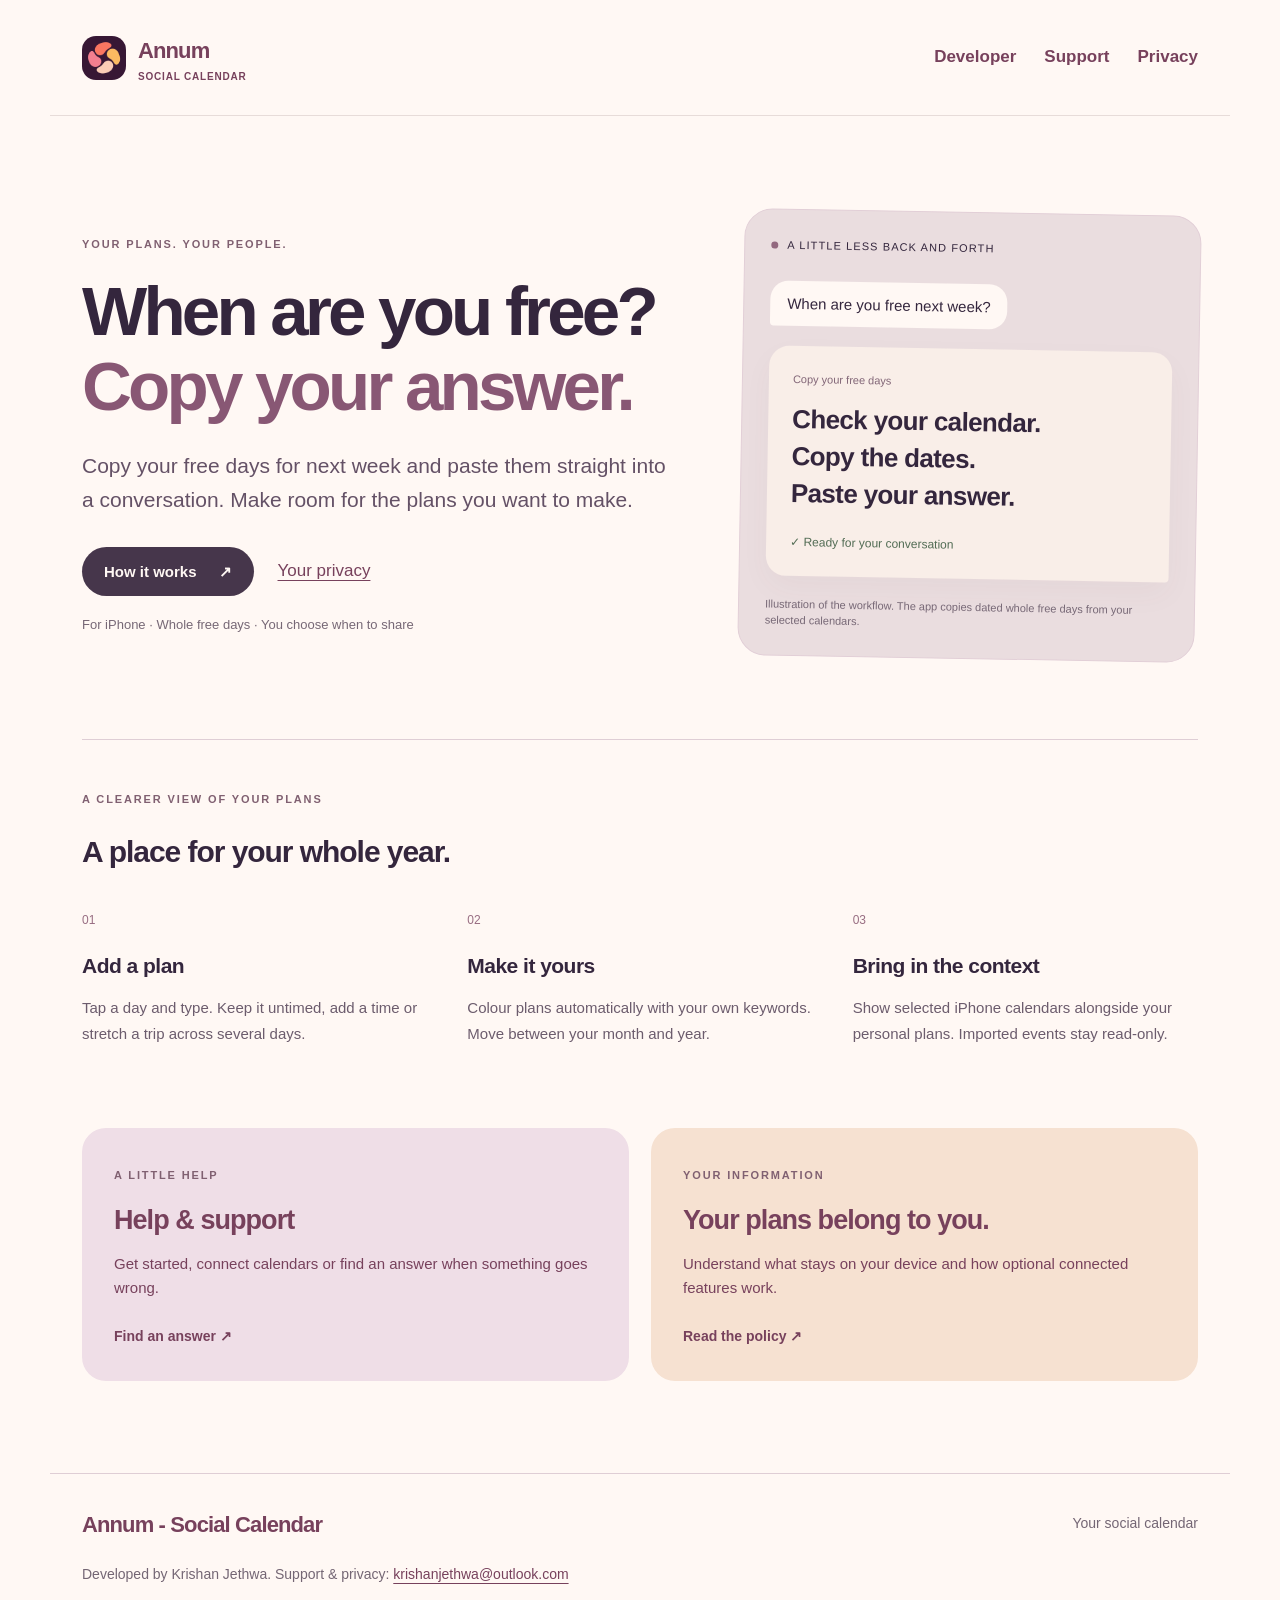
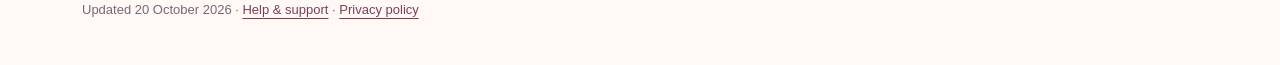
==== annum.html @ a1c3fb19 "Rename Socialite to Annum across the developer website" ====
<!doctype html>
<html lang="en"><head><meta charset="utf-8"><meta name="viewport" content="width=device-width,initial-scale=1">
<title>Your plans, with a little more room · Annum - Social Calendar</title>
<meta name="description" content="Plan your year and copy your free days. Help, support and privacy information for Annum - Social Calendar.">

<meta name="theme-color" content="#fff8f4"><link rel="icon" href="./socialite-icon.png"><link rel="stylesheet" href="./socialite.css"></head>
<body><a class="skip" href="#main">Skip to content</a><header><a class="brand" href="./annum.html" aria-label="Annum - Social Calendar home"><img src="./socialite-icon.png" width="44" height="44" alt=""><span>Annum<small>Social Calendar</small></span></a><nav aria-label="Main navigation"><a href="./">Developer</a><a href="./support.html">Support</a><a href="./privacy.html">Privacy</a></nav></header>
<main id="main"><div class="hero"><div><p class="eyebrow">Your plans. Your people.</p><h1>When are you free?<br><em>Copy your answer.</em></h1><p class="intro">Copy your free days for next week and paste them straight into a conversation. Make room for the plans you want to make.</p><div class="actions"><a class="button" href="./support.html#copy-your-free-days">How it works <span aria-hidden="true">↗</span></a><a href="./privacy.html">Your privacy</a></div><p class="caption">For iPhone · Whole free days · You choose when to share</p></div><aside class="example" aria-label="Illustration of the availability sharing workflow"><div class="example-top"><span class="dot"></span> A little less back and forth</div><p class="question">When are you free next week?</p><div class="answer"><span class="example-label">Copy your free days</span><strong>Check your calendar.<br>Copy the dates.<br>Paste your answer.</strong><span class="copied">✓ Ready for your conversation</span></div><p class="example-note">Illustration of the workflow. The app copies dated whole free days from your selected calendars.</p></aside></div>
<section class="overview" aria-labelledby="overview-title"><p class="eyebrow">A clearer view of your plans</p><h2 id="overview-title">A place for your whole year.</h2><div class="features"><div><span class="feature-number">01</span><h3>Add a plan</h3><p>Tap a day and type. Keep it untimed, add a time or stretch a trip across several days.</p></div><div><span class="feature-number">02</span><h3>Make it yours</h3><p>Colour plans automatically with your own keywords. Move between your month and year.</p></div><div><span class="feature-number">03</span><h3>Bring in the context</h3><p>Show selected iPhone calendars alongside your personal plans. Imported events stay read-only.</p></div></div></section>
<div class="cards"><a class="card" href="./support.html"><span class="eyebrow">A little help</span><h2>Help &amp; support</h2><p>Get started, connect calendars or find an answer when something goes wrong.</p><span class="card-link">Find an answer ↗</span></a><a class="card peach" href="./privacy.html"><span class="eyebrow">Your information</span><h2>Your plans belong to you.</h2><p>Understand what stays on your device and how optional connected features work.</p><span class="card-link">Read the policy ↗</span></a></div></main><footer><div class="footer-top"><a class="wordmark" href="./annum.html">Annum - Social Calendar</a><span>Your social calendar</span></div><p>Developed by Krishan Jethwa. Support &amp; privacy: <a href="mailto:krishanjethwa@outlook.com">krishanjethwa@outlook.com</a></p><p class="small">Updated 20 October 2026 · <a href="./support.html">Help &amp; support</a> · <a href="./privacy.html">Privacy policy</a></p></footer></body></html>
---- socialite.css ----
*{box-sizing:border-box}html{scroll-behavior:smooth;scroll-padding-top:24px}body{margin:0;background:#fff8f4;color:#34263d;font:17px/1.7 -apple-system,BlinkMacSystemFont,"Segoe UI",sans-serif}a{color:#77415c;text-underline-offset:4px}header,main,footer{max-width:1180px;margin:auto;padding:32px}header{display:flex;align-items:center;justify-content:space-between;gap:24px;border-bottom:1px solid #e7dcd9}header a{text-decoration:none;font-weight:650}nav{display:flex;gap:28px}nav [aria-current=page]{text-decoration:underline}.brand{display:flex;align-items:center;gap:12px;font-size:22px;letter-spacing:-.04em}.brand img{border-radius:14px}h1{font-size:clamp(40px,5.4vw,70px);line-height:1.08;letter-spacing:-.055em;font-weight:650;margin:20px 0 26px}h1 em{font-style:normal;color:#885774}h2{font-size:30px;line-height:1.2;letter-spacing:-.035em;font-weight:620}h3{font-size:21px;letter-spacing:-.025em;margin:14px 0 6px}p{margin:12px 0}.intro{font-size:21px;line-height:1.6;max-width:680px;color:#645166}.eyebrow{text-transform:uppercase;letter-spacing:.17em;font-size:11px;font-weight:750;color:#806071}.hero{display:grid;grid-template-columns:1.3fr 1fr;align-items:center;gap:64px;padding:64px 0 80px}.actions{display:flex;align-items:center;gap:24px;margin:30px 0 18px}.button{display:inline-flex;align-items:center;gap:22px;background:#46364b;color:#fff8f4;padding:12px 22px;border-radius:100px;text-decoration:none;font-weight:600;font-size:15px}.button:hover{background:#6a4b65}.caption,.example-note,.small{font-size:13px;color:#776876}.example{background:#eadddf;border:1px solid #e2cfd7;border-radius:28px;padding:26px;transform:rotate(1deg)}.example-top{font-size:11px;text-transform:uppercase;letter-spacing:.1em;display:flex;align-items:center;gap:9px}.dot{width:7px;height:7px;border-radius:50%;background:#93687f}.question{margin:26px 0 20px;background:#fff8f4;display:inline-block;padding:10px 17px;border-radius:18px 18px 18px 4px;font-size:15px}.answer{padding:24px;background:#f9eee8;border-radius:20px 20px 4px 20px;box-shadow:0 12px 30px #6140570a}.example-label{font-size:11px;color:#826677;display:block;margin-bottom:12px}.answer strong{font-weight:550;line-height:1.4;font-size:26px;letter-spacing:-.025em}.copied{display:block;margin-top:20px;font-size:12px;color:#526c54}.example-note{font-size:11px;line-height:1.5;margin:20px 0 0}.overview{padding:38px 0 50px;border-top:1px solid #dfced5}.features{display:grid;grid-template-columns:repeat(3,1fr);gap:40px;margin-top:35px}.features p{font-size:15px;color:#6c5c6d}.feature-number{font-size:12px;color:#986d82}.cards{display:grid;grid-template-columns:1fr 1fr;gap:22px;margin:20px 0 60px}.card{display:block;padding:32px;background:#efdee7;border-radius:24px;text-decoration:none}.card h2{font-size:27px;margin:15px 0}.card p{font-size:15px;line-height:1.6}.card-link{display:block;margin-top:25px;font-size:14px;font-weight:600}.peach{background:#f6e1d1}footer{border-top:1px solid #dfced5;color:#746674;font-size:14px}.footer-top{display:flex;align-items:center;justify-content:space-between;margin-bottom:20px}.wordmark{font-size:22px;letter-spacing:-.04em;font-weight:650;text-decoration:none}.draft{background:#f2e4d9;padding:12px 16px;border-radius:12px;font-size:13px;color:#6f4e3d}.page-heading{padding:35px 0 45px}.page-heading h1{font-size:clamp(42px,6vw,64px)}.reading-layout{display:grid;grid-template-columns:230px minmax(0,1fr);gap:60px;margin:10px 0 60px}.contents{display:flex;flex-direction:column;gap:13px;align-self:start;font-size:13px;line-height:1.45;position:sticky;top:24px}.contents a{text-decoration:none;color:#806978}.contents a:hover{text-decoration:underline}article{max-width:730px}article section{border-top:1px solid #dfced5;padding:24px 0}article h2{font-size:24px;margin:0 0 18px}article p{font-size:16px;line-height:1.8;overflow-wrap:anywhere}a:focus-visible{outline:3px solid #985485;outline-offset:5px}.skip{position:absolute;top:-70px;left:12px;background:#fff;padding:10px;z-index:2}.skip:focus{top:12px}@media(max-width:850px){.hero{gap:30px}.reading-layout{grid-template-columns:175px minmax(0,1fr);gap:32px}}@media(max-width:650px){main,header,footer{padding:22px}header{gap:12px}nav{gap:16px;font-size:14px}.brand{font-size:20px}.brand img{width:36px;height:36px}.hero{grid-template-columns:1fr;gap:35px;padding:38px 0 50px}h1{font-size:44px}.intro{font-size:18px}.example{transform:none}.features,.cards{grid-template-columns:1fr}.features{gap:24px}.features h3{margin-top:7px}.overview{padding-bottom:32px}.cards{margin-bottom:35px}.reading-layout{display:block}.contents{position:static;border-top:1px solid #dfced5;padding:20px 0;margin-bottom:20px;gap:12px}.page-heading{padding:25px 0}.footer-top{gap:15px}.card{padding:25px}}@media(prefers-reduced-motion:reduce){html{scroll-behavior:auto}}

.brand small{display:block;font-size:10px;letter-spacing:.08em;font-weight:550;line-height:1.2;text-transform:uppercase;margin-top:2px}.footer-top{flex-wrap:wrap}.wordmark{overflow-wrap:anywhere}
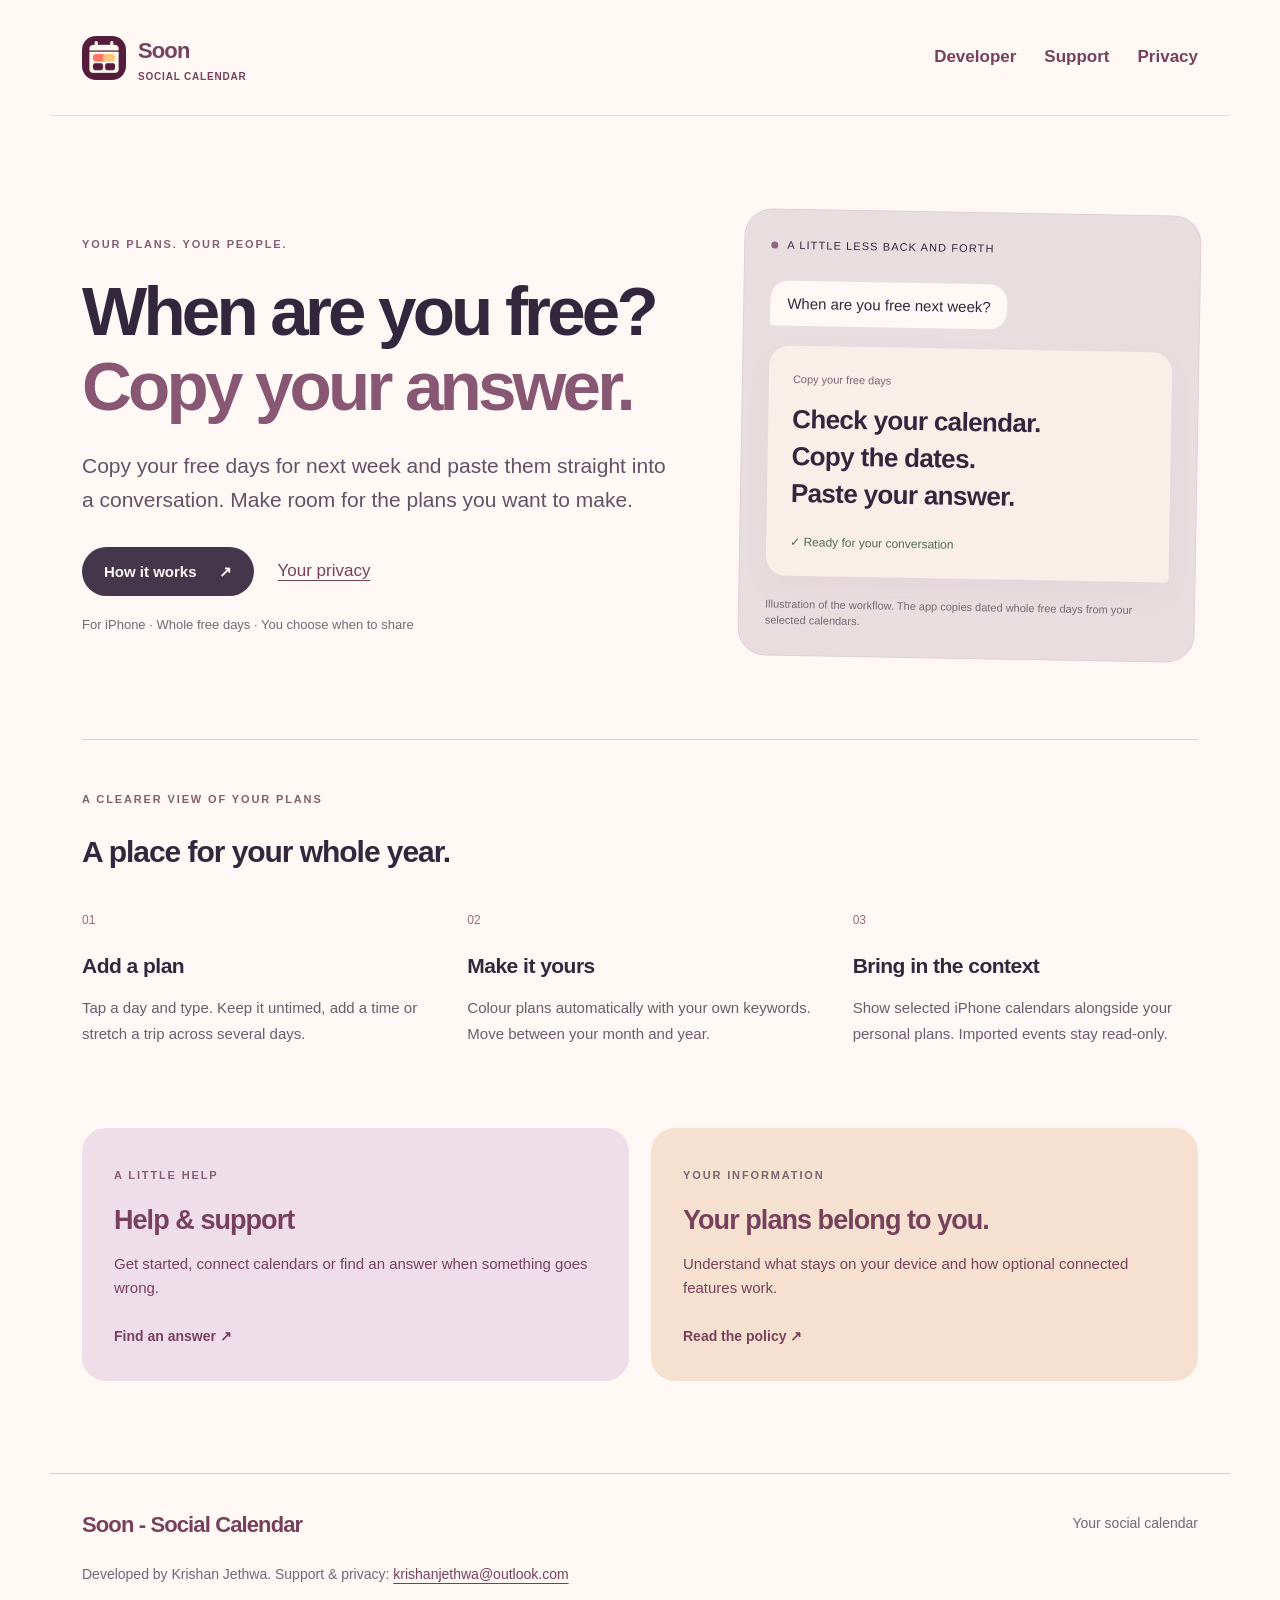
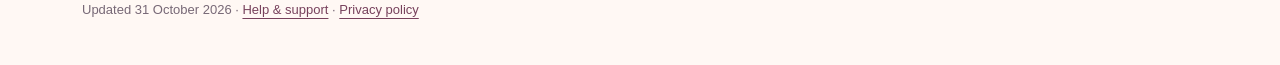
==== commit 6468e7c7: "Rename app website to Soon and align support and privacy branding" ====
--- a/annum.html
+++ b/annum.html
@@ -1,10 +1,10 @@
 <!doctype html>
 <html lang="en"><head><meta charset="utf-8"><meta name="viewport" content="width=device-width,initial-scale=1">
-<title>Your plans, with a little more room · Annum - Social Calendar</title>
-<meta name="description" content="Plan your year and copy your free days. Help, support and privacy information for Annum - Social Calendar.">
+<title>Your plans, with a little more room · Soon - Social Calendar</title>
+<meta name="description" content="Plan your year and copy your free days. Help, support and privacy information for Soon - Social Calendar.">
 
 <meta name="theme-color" content="#fff8f4"><link rel="icon" href="./socialite-icon.png"><link rel="stylesheet" href="./socialite.css"></head>
-<body><a class="skip" href="#main">Skip to content</a><header><a class="brand" href="./annum.html" aria-label="Annum - Social Calendar home"><img src="./socialite-icon.png" width="44" height="44" alt=""><span>Annum<small>Social Calendar</small></span></a><nav aria-label="Main navigation"><a href="./">Developer</a><a href="./support.html">Support</a><a href="./privacy.html">Privacy</a></nav></header>
+<body><a class="skip" href="#main">Skip to content</a><header><a class="brand" href="./soon.html" aria-label="Soon - Social Calendar home"><img src="./socialite-icon.png" width="44" height="44" alt=""><span>Soon<small>Social Calendar</small></span></a><nav aria-label="Main navigation"><a href="./">Developer</a><a href="./support.html">Support</a><a href="./privacy.html">Privacy</a></nav></header>
 <main id="main"><div class="hero"><div><p class="eyebrow">Your plans. Your people.</p><h1>When are you free?<br><em>Copy your answer.</em></h1><p class="intro">Copy your free days for next week and paste them straight into a conversation. Make room for the plans you want to make.</p><div class="actions"><a class="button" href="./support.html#copy-your-free-days">How it works <span aria-hidden="true">↗</span></a><a href="./privacy.html">Your privacy</a></div><p class="caption">For iPhone · Whole free days · You choose when to share</p></div><aside class="example" aria-label="Illustration of the availability sharing workflow"><div class="example-top"><span class="dot"></span> A little less back and forth</div><p class="question">When are you free next week?</p><div class="answer"><span class="example-label">Copy your free days</span><strong>Check your calendar.<br>Copy the dates.<br>Paste your answer.</strong><span class="copied">✓ Ready for your conversation</span></div><p class="example-note">Illustration of the workflow. The app copies dated whole free days from your selected calendars.</p></aside></div>
 <section class="overview" aria-labelledby="overview-title"><p class="eyebrow">A clearer view of your plans</p><h2 id="overview-title">A place for your whole year.</h2><div class="features"><div><span class="feature-number">01</span><h3>Add a plan</h3><p>Tap a day and type. Keep it untimed, add a time or stretch a trip across several days.</p></div><div><span class="feature-number">02</span><h3>Make it yours</h3><p>Colour plans automatically with your own keywords. Move between your month and year.</p></div><div><span class="feature-number">03</span><h3>Bring in the context</h3><p>Show selected iPhone calendars alongside your personal plans. Imported events stay read-only.</p></div></div></section>
-<div class="cards"><a class="card" href="./support.html"><span class="eyebrow">A little help</span><h2>Help &amp; support</h2><p>Get started, connect calendars or find an answer when something goes wrong.</p><span class="card-link">Find an answer ↗</span></a><a class="card peach" href="./privacy.html"><span class="eyebrow">Your information</span><h2>Your plans belong to you.</h2><p>Understand what stays on your device and how optional connected features work.</p><span class="card-link">Read the policy ↗</span></a></div></main><footer><div class="footer-top"><a class="wordmark" href="./annum.html">Annum - Social Calendar</a><span>Your social calendar</span></div><p>Developed by Krishan Jethwa. Support &amp; privacy: <a href="mailto:krishanjethwa@outlook.com">krishanjethwa@outlook.com</a></p><p class="small">Updated 20 October 2026 · <a href="./support.html">Help &amp; support</a> · <a href="./privacy.html">Privacy policy</a></p></footer></body></html>+<div class="cards"><a class="card" href="./support.html"><span class="eyebrow">A little help</span><h2>Help &amp; support</h2><p>Get started, connect calendars or find an answer when something goes wrong.</p><span class="card-link">Find an answer ↗</span></a><a class="card peach" href="./privacy.html"><span class="eyebrow">Your information</span><h2>Your plans belong to you.</h2><p>Understand what stays on your device and how optional connected features work.</p><span class="card-link">Read the policy ↗</span></a></div></main><footer><div class="footer-top"><a class="wordmark" href="./soon.html">Soon - Social Calendar</a><span>Your social calendar</span></div><p>Developed by Krishan Jethwa. Support &amp; privacy: <a href="mailto:krishanjethwa@outlook.com">krishanjethwa@outlook.com</a></p><p class="small">Updated 31 October 2026 · <a href="./support.html">Help &amp; support</a> · <a href="./privacy.html">Privacy policy</a></p></footer></body></html>
